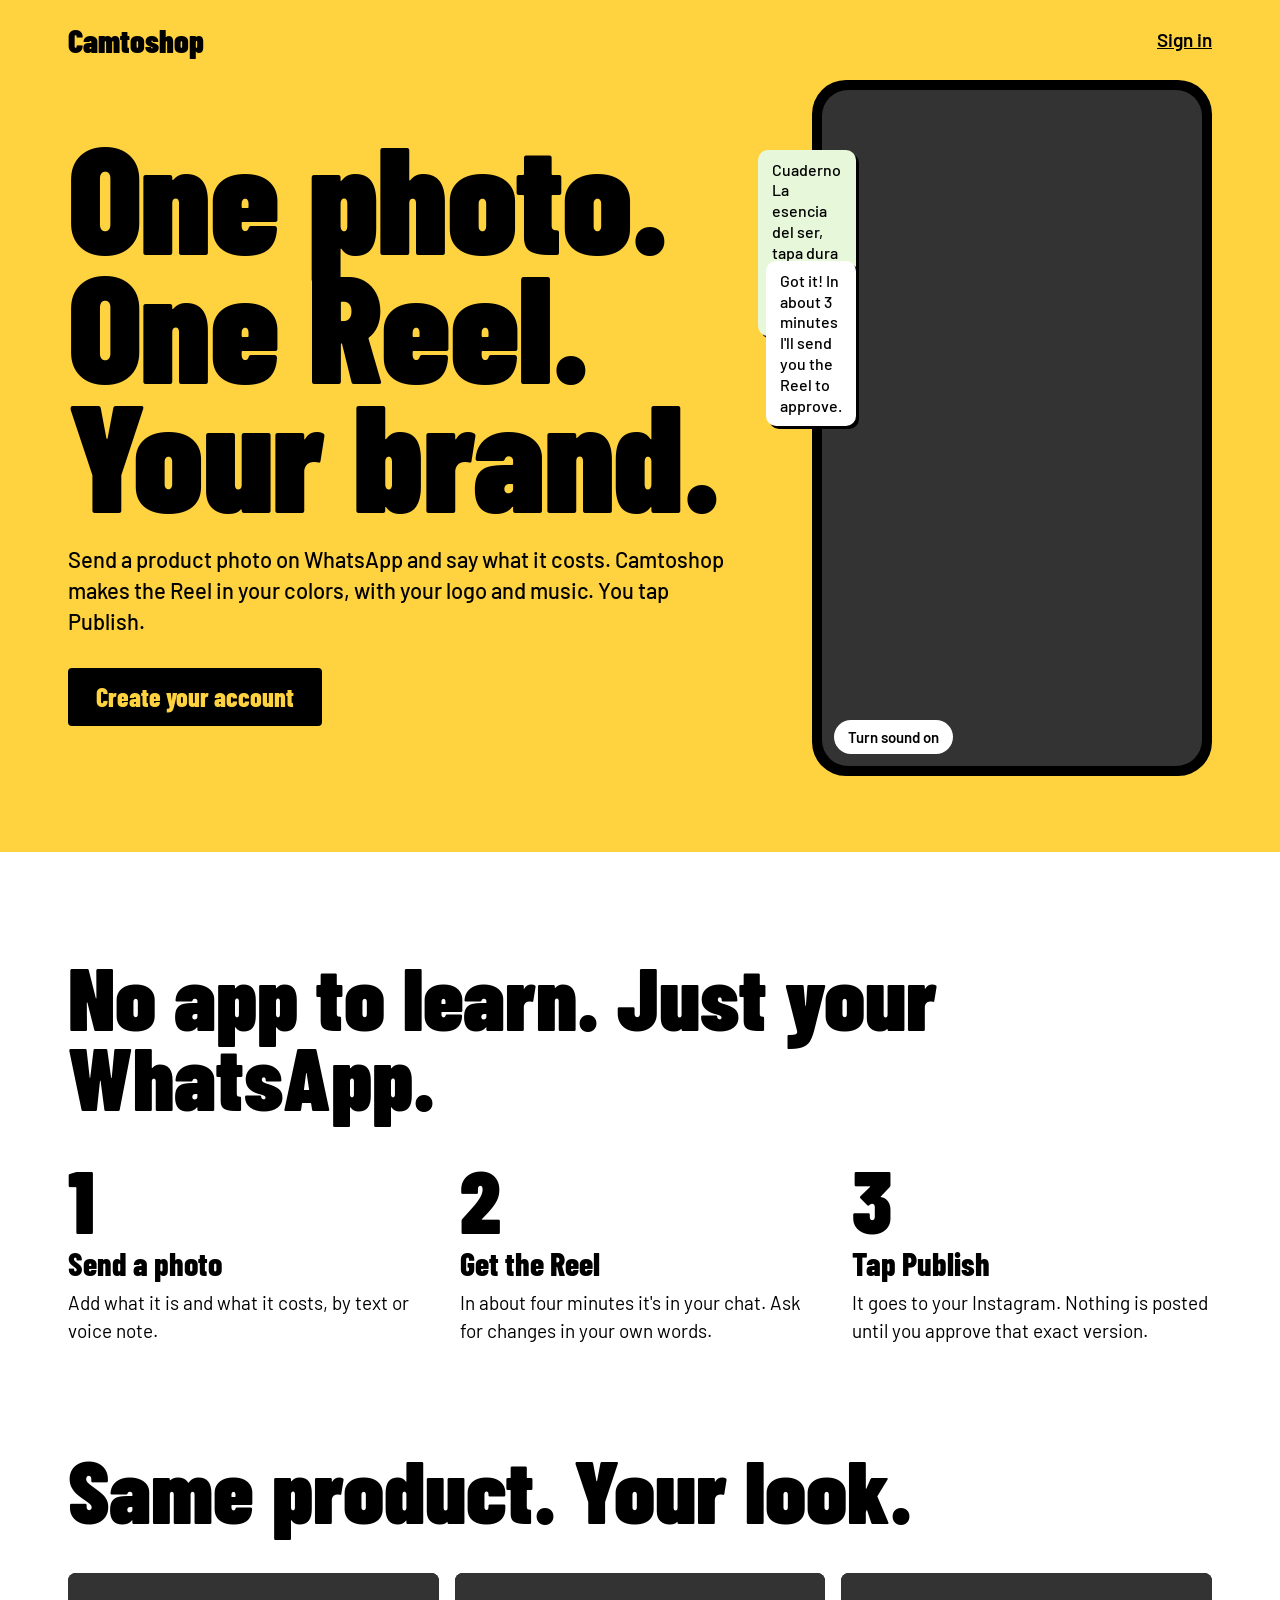
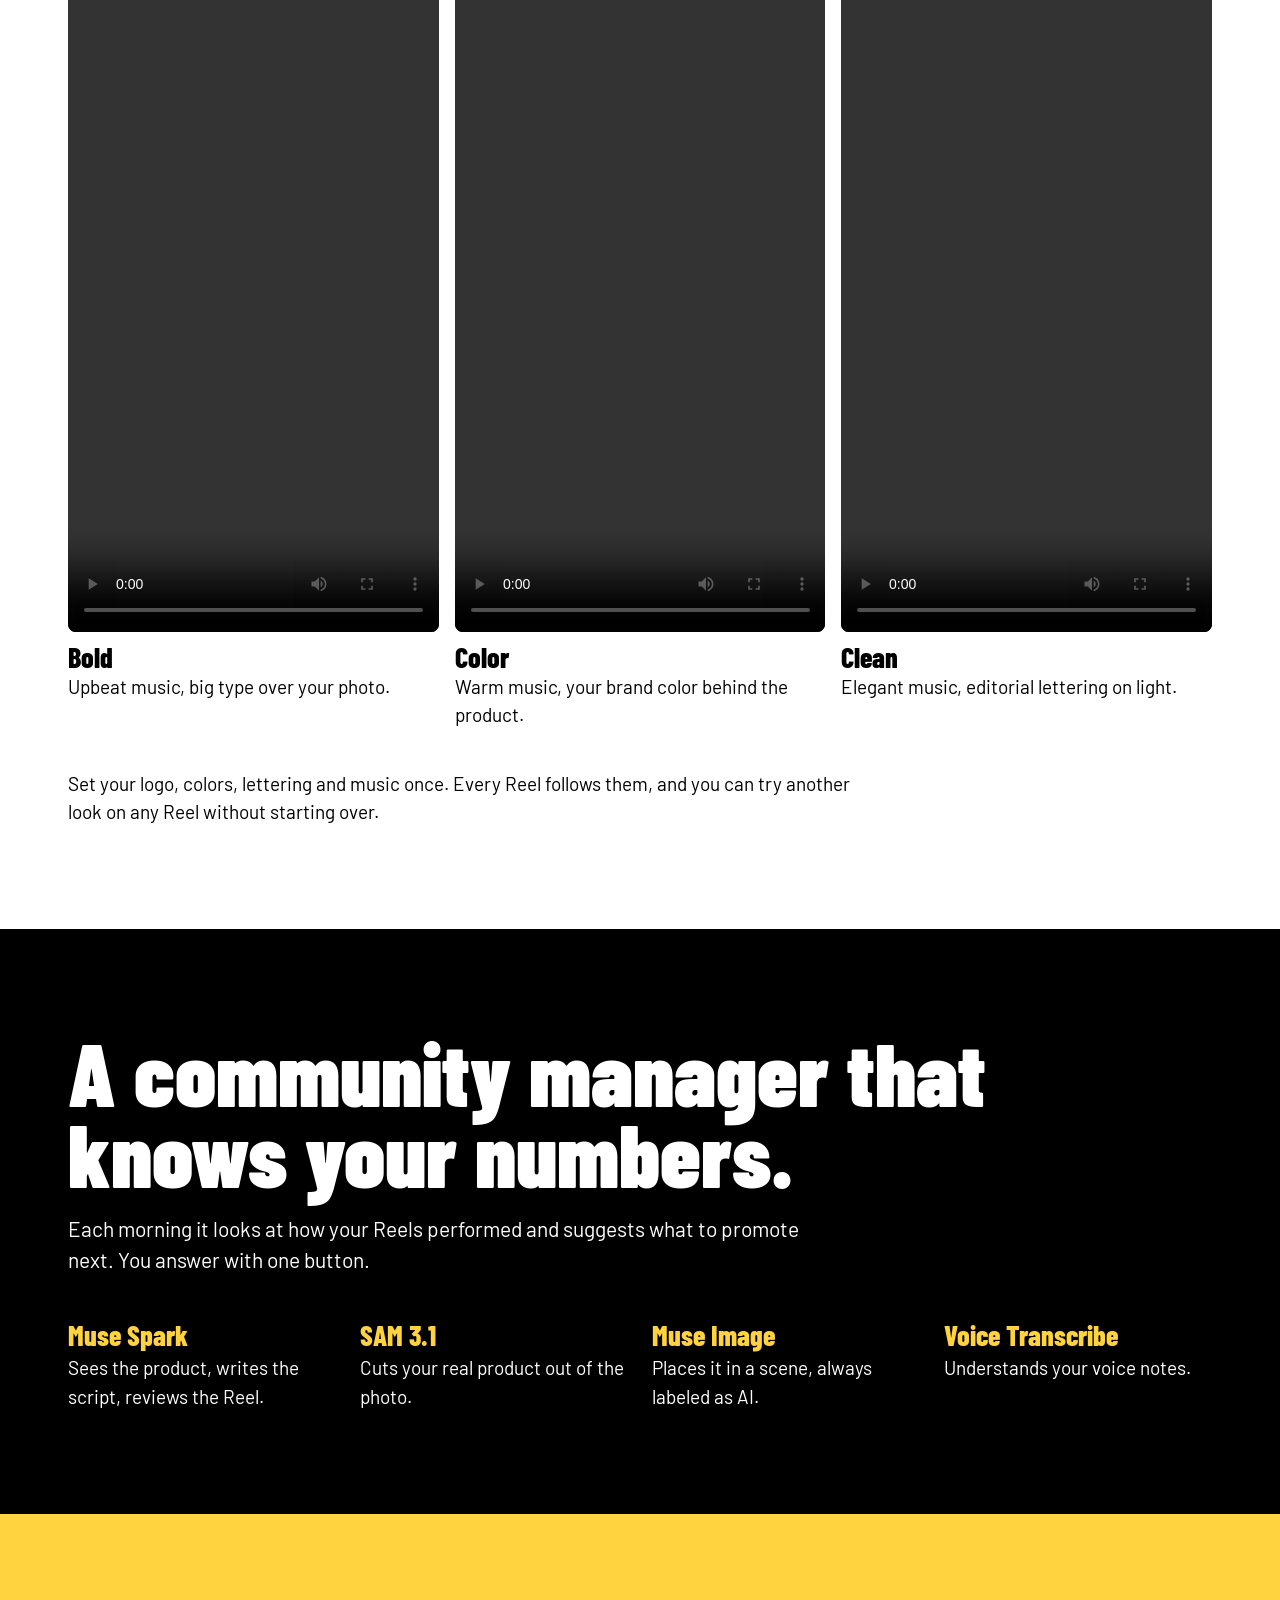
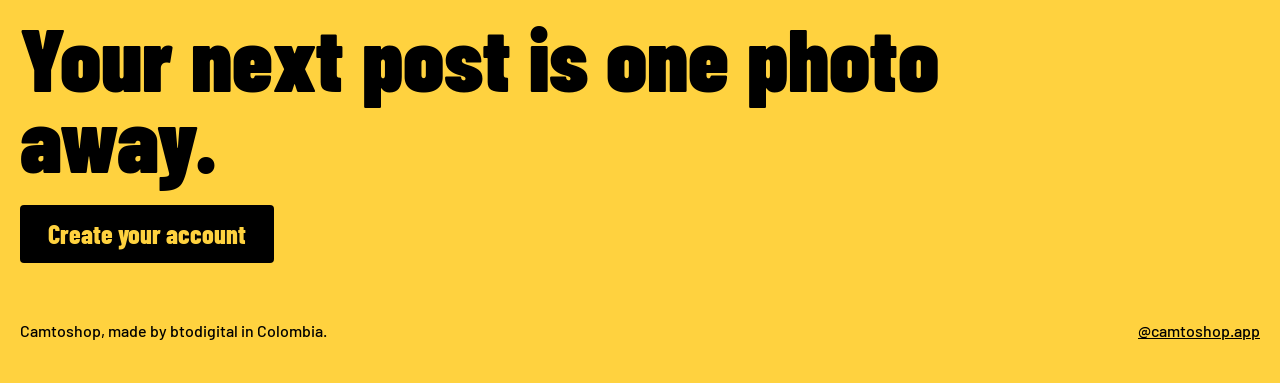
==== camtoshop/web/estatico/inicio.html @ 7fd24052 "Kit de marca, estilos de Reel, música propia y sitio nuevo Co-Authored-By: Claude Opus 5.5 <noreply@" ====
<!doctype html>
<html lang="en">
<head>
<meta charset="utf-8">
<meta name="viewport" content="width=device-width, initial-scale=1">
<title>Camtoshop</title>
<meta name="description" content="Send a product photo on WhatsApp. Get a Reel in your brand, ready to publish to Instagram with one tap.">
<meta property="og:title" content="Camtoshop">
<meta property="og:description" content="An AI community manager that lives in WhatsApp.">
<link rel="preconnect" href="https://fonts.googleapis.com">
<link rel="preconnect" href="https://fonts.gstatic.com" crossorigin>
<link href="https://fonts.googleapis.com/css2?family=Barlow+Condensed:wght@800;900&family=Barlow:wght@400;500;600;700&display=swap" rel="stylesheet">
<style>
  :root { --tinta: #000; --sol: #ffd23f; --papel: #fff; --whatsapp: #128c4a; --chat: #e7f8da; --titular: "Barlow Condensed", "Arial Narrow", sans-serif; }
  * { box-sizing: border-box; }
  body { margin: 0; background: var(--sol); color: var(--tinta); font: 400 19px/1.5 Barlow, system-ui, sans-serif; }
  a { color: inherit; }
  :focus-visible { outline: 3px solid var(--tinta); outline-offset: 2px; }
  h1, h2, h3, p { margin: 0; }
  .ancho { max-width: 1240px; margin: 0 auto; padding: 0 clamp(16px, 4vw, 48px); }
  header { display: flex; justify-content: space-between; align-items: center; padding-top: 24px; padding-bottom: 24px; }
  .logo { font: 900 32px/1 var(--titular); text-decoration: none; }
  .entrar { font-weight: 600; }
  .boton { display: inline-block; padding: 16px 28px; background: var(--tinta); color: var(--sol); font: 800 26px/1 var(--titular); text-decoration: none; border-radius: 4px; }
  .boton:hover { background: var(--papel); color: var(--tinta); box-shadow: inset 0 0 0 3px var(--tinta); }

  .portada { display: grid; grid-template-columns: minmax(0, 1fr) minmax(280px, 400px); gap: clamp(24px, 5vw, 72px); align-items: center; padding-bottom: clamp(40px, 6vw, 80px); }
  h1 { font: 900 clamp(68px, 12vw, 176px)/.84 var(--titular); letter-spacing: -.01em; }
  .portada p { max-width: 30em; margin: 28px 0 32px; font-size: 22px; font-weight: 500; line-height: 1.4; }
  .telefono { background: var(--tinta); padding: 10px; border-radius: 34px; position: relative; }
  .telefono video { display: block; width: 100%; aspect-ratio: 9 / 16; border-radius: 26px; background: #333; object-fit: cover; }
  .sonido { position: absolute; left: 22px; bottom: 22px; background: var(--papel); border: 0; border-radius: 99px; padding: 8px 14px; font: 600 15px Barlow, sans-serif; cursor: pointer; }
  .globo { position: absolute; right: calc(100% - 44px); max-width: 230px; padding: 10px 14px; border-radius: 10px; background: var(--chat); font-size: 16px; line-height: 1.3; font-weight: 500; box-shadow: 3px 3px 0 var(--tinta); animation: llega .4s both; }
  .globo.uno { top: 10%; animation-delay: .5s; }
  .globo.dos { top: 26%; background: var(--papel); animation-delay: 1.3s; }
  @keyframes llega { from { opacity: 0; transform: translateY(10px) scale(.96); } }

  .blanco { background: var(--papel); padding: clamp(56px, 8vw, 104px) 0; }
  h2 { font: 900 clamp(48px, 7vw, 96px)/.9 var(--titular); max-width: 12em; }
  .pasos { list-style: none; counter-reset: paso; margin: 44px 0 0; padding: 0; display: grid; grid-template-columns: repeat(3, minmax(0, 1fr)); gap: 32px; }
  .pasos li { counter-increment: paso; }
  .pasos li::before { content: counter(paso); display: block; font: 900 88px/.9 var(--titular); }
  h3 { font: 800 32px/1.05 var(--titular); margin: 8px 0; }
  .aspectos { display: grid; grid-template-columns: repeat(3, minmax(0, 1fr)); gap: 16px; margin-top: 44px; }
  .aspectos figure { margin: 0; }
  .aspectos video { display: block; width: 100%; aspect-ratio: 9 / 16; border-radius: 8px; background: var(--tinta); }
  figcaption { margin-top: 10px; }
  figcaption b { display: block; font: 800 28px/1.1 var(--titular); }
  .notas { margin-top: 40px; max-width: 42em; }

  .negro { background: var(--tinta); color: var(--papel); padding: clamp(56px, 8vw, 104px) 0; }
  .negro p { max-width: 36em; margin-top: 20px; font-size: 21px; }
  .negro .modelos { display: grid; grid-template-columns: repeat(auto-fit, minmax(210px, 1fr)); gap: 24px; margin: 44px 0 0; }
  .modelos dt { font: 800 28px/1.1 var(--titular); color: var(--sol); }
  .modelos dd { margin: 4px 0 0; }
  .cierre { padding: clamp(56px, 8vw, 104px) 0 40px; }
  .cierre h2 { margin-bottom: 28px; }
  footer { display: flex; flex-wrap: wrap; gap: 8px 24px; justify-content: space-between; padding-top: 56px; font-size: 16px; font-weight: 500; }

  @media (max-width: 820px) {
    .portada, .pasos { grid-template-columns: minmax(0, 1fr); }
    .aparato { max-width: 300px; margin: 0 auto; width: 100%; }
    .globo { display: none; }
    .aspectos { grid-auto-flow: column; grid-auto-columns: 62%; grid-template-columns: none; overflow-x: auto; scroll-snap-type: x mandatory; padding-bottom: 8px; }
    .aspectos figure { scroll-snap-align: start; }
  }
  @media (prefers-reduced-motion: reduce) { .globo { animation: none; } }
</style>
</head>
<body>
<div class="ancho">
  <header><a class="logo" href="/">Camtoshop</a><a class="entrar" href="/portal?entrar">Sign in</a></header>
  <section class="portada">
    <div>
      <h1>One photo. One Reel. Your brand.</h1>
      <p>Send a product photo on WhatsApp and say what it costs. Camtoshop makes the Reel in your colors, with your logo and music. You tap Publish.</p>
      <a class="boton" href="/portal">Create your account</a>
    </div>
    <div class="aparato">
      <div class="telefono">
        <div class="globo uno">Cuaderno La esencia del ser, tapa dura y argollado, 45 mil</div>
        <div class="globo dos">Got it! In about 3 minutes I'll send you the Reel to approve.</div>
        <video id="principal" src="/estatico/demo/color.mp4" autoplay muted loop playsinline aria-label="A Reel made by Camtoshop for a hardcover notebook"></video>
        <button class="sonido" id="sonido">Turn sound on</button>
      </div>
    </div>
  </section>
</div>

<section class="blanco">
  <div class="ancho">
    <h2>No app to learn. Just your WhatsApp.</h2>
    <ol class="pasos">
      <li><h3>Send a photo</h3><p>Add what it is and what it costs, by text or voice note.</p></li>
      <li><h3>Get the Reel</h3><p>In about four minutes it's in your chat. Ask for changes in your own words.</p></li>
      <li><h3>Tap Publish</h3><p>It goes to your Instagram. Nothing is posted until you approve that exact version.</p></li>
    </ol>
  </div>
</section>

<section class="blanco" style="padding-top:0">
  <div class="ancho">
    <h2>Same product. Your look.</h2>
    <div class="aspectos">
      <figure><video src="/estatico/demo/impacto.mp4#t=1" controls playsinline preload="metadata"></video><figcaption><b>Bold</b>Upbeat music, big type over your photo.</figcaption></figure>
      <figure><video src="/estatico/demo/color.mp4#t=1" controls playsinline preload="metadata"></video><figcaption><b>Color</b>Warm music, your brand color behind the product.</figcaption></figure>
      <figure><video src="/estatico/demo/limpio.mp4#t=1" controls playsinline preload="metadata"></video><figcaption><b>Clean</b>Elegant music, editorial lettering on light.</figcaption></figure>
    </div>
    <p class="notas">Set your logo, colors, lettering and music once. Every Reel follows them, and you can try another look on any Reel without starting over.</p>
  </div>
</section>

<section class="negro">
  <div class="ancho">
    <h2>A community manager that knows your numbers.</h2>
    <p>Each morning it looks at how your Reels performed and suggests what to promote next. You answer with one button.</p>
    <dl class="modelos">
      <div><dt>Muse Spark</dt><dd>Sees the product, writes the script, reviews the Reel.</dd></div>
      <div><dt>SAM 3.1</dt><dd>Cuts your real product out of the photo.</dd></div>
      <div><dt>Muse Image</dt><dd>Places it in a scene, always labeled as AI.</dd></div>
      <div><dt>Voice Transcribe</dt><dd>Understands your voice notes.</dd></div>
    </dl>
  </div>
</section>

<div class="ancho cierre">
  <h2>Your next post is one photo away.</h2>
  <a class="boton" href="/portal">Create your account</a>
  <footer><span>Camtoshop, made by btodigital in Colombia.</span><a href="https://www.instagram.com/camtoshop.app/" rel="noopener">@camtoshop.app</a></footer>
</div>
<script>
  const video = document.getElementById("principal"), boton = document.getElementById("sonido");
  boton.onclick = () => {
    video.muted = !video.muted;
    boton.textContent = video.muted ? "Turn sound on" : "Turn sound off";
    if (!video.muted) { video.currentTime = 0; video.play(); }
  };
</script>
</body>
</html>
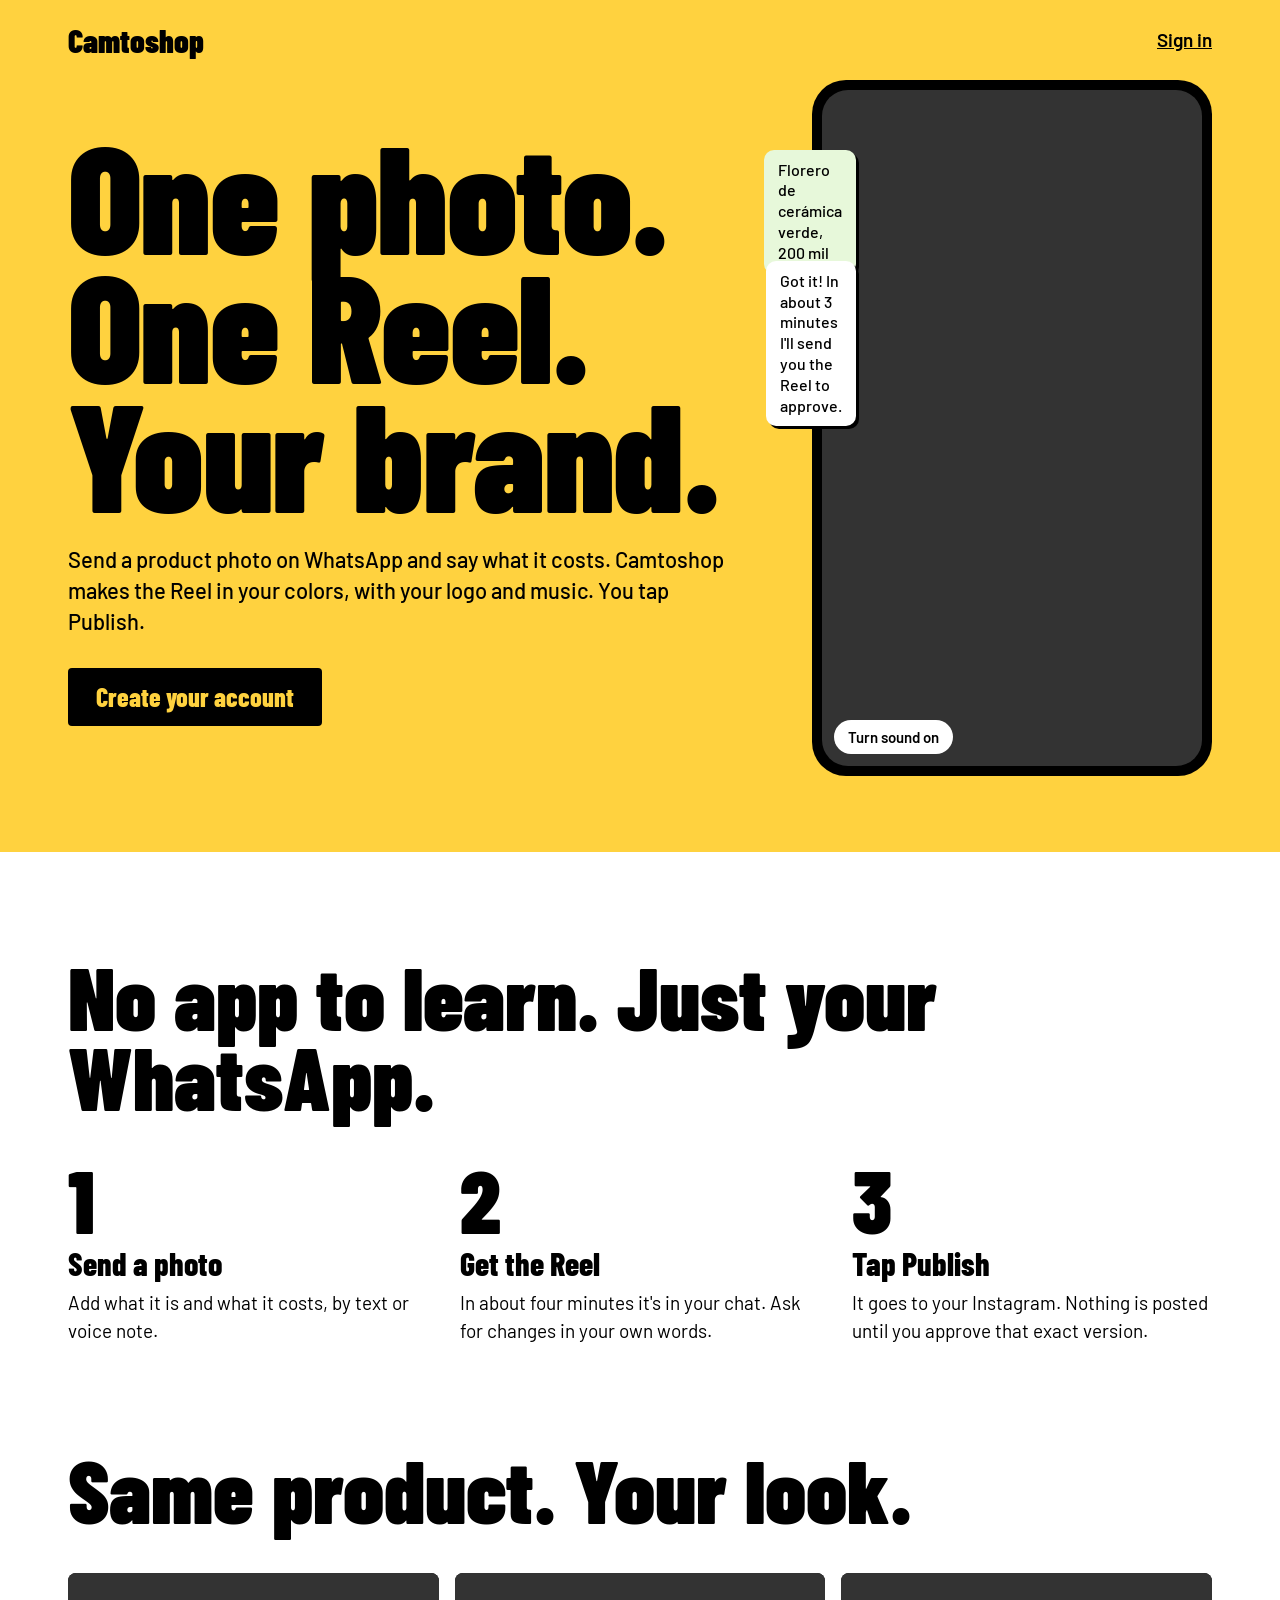
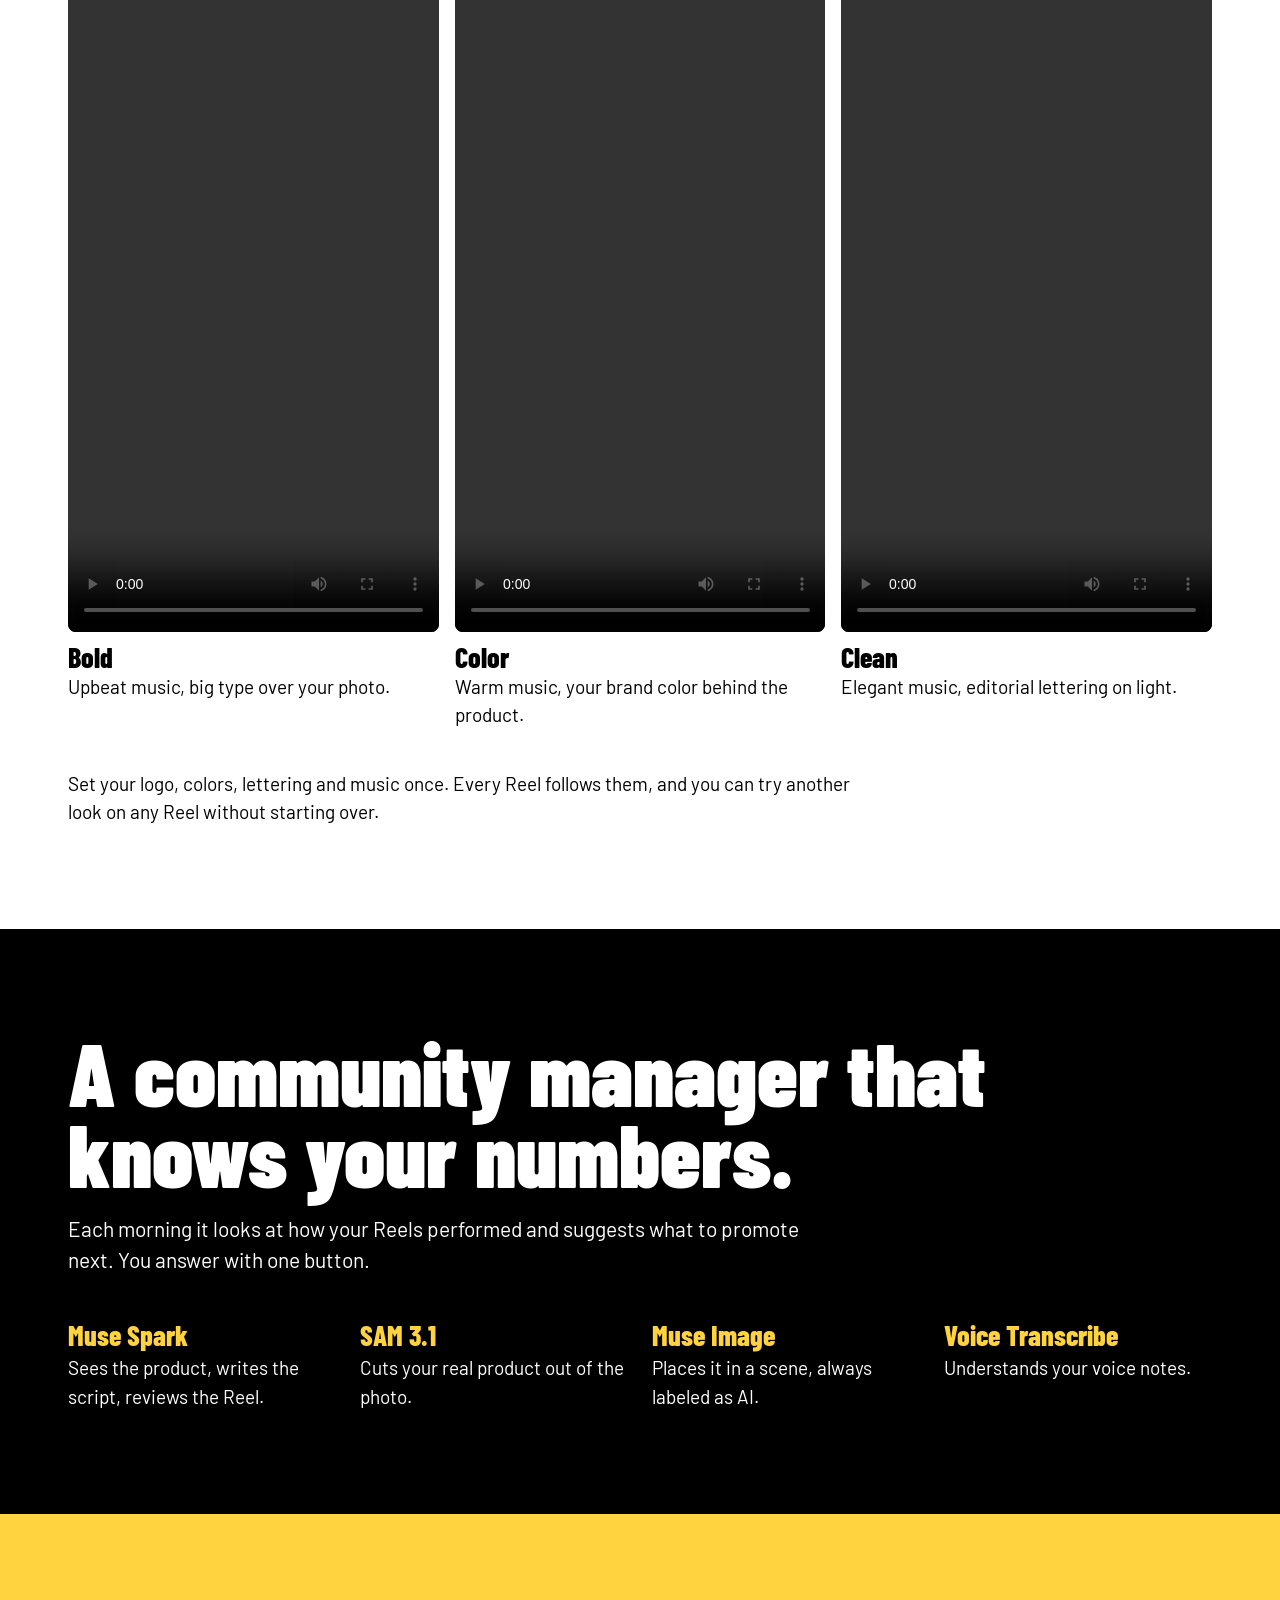
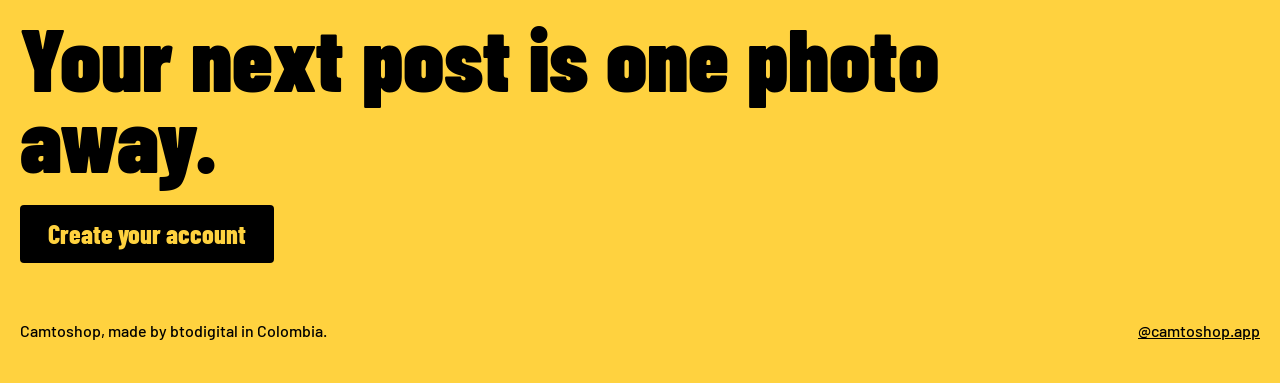
==== commit df767f35: "Blindar la aprobación y los chats, y crear Reels desde el portal Publicar exige la versión exacta y " ====
--- a/camtoshop/web/estatico/inicio.html
+++ b/camtoshop/web/estatico/inicio.html
@@ -78,9 +78,9 @@
     </div>
     <div class="aparato">
       <div class="telefono">
-        <div class="globo uno">Cuaderno La esencia del ser, tapa dura y argollado, 45 mil</div>
+        <div class="globo uno">Florero de cerámica verde, 200 mil</div>
         <div class="globo dos">Got it! In about 3 minutes I'll send you the Reel to approve.</div>
-        <video id="principal" src="/estatico/demo/color.mp4" autoplay muted loop playsinline aria-label="A Reel made by Camtoshop for a hardcover notebook"></video>
+        <video id="principal" src="/estatico/demo/color.mp4" autoplay muted loop playsinline aria-label="A Reel made by Camtoshop for a ceramic vase"></video>
         <button class="sonido" id="sonido">Turn sound on</button>
       </div>
     </div>
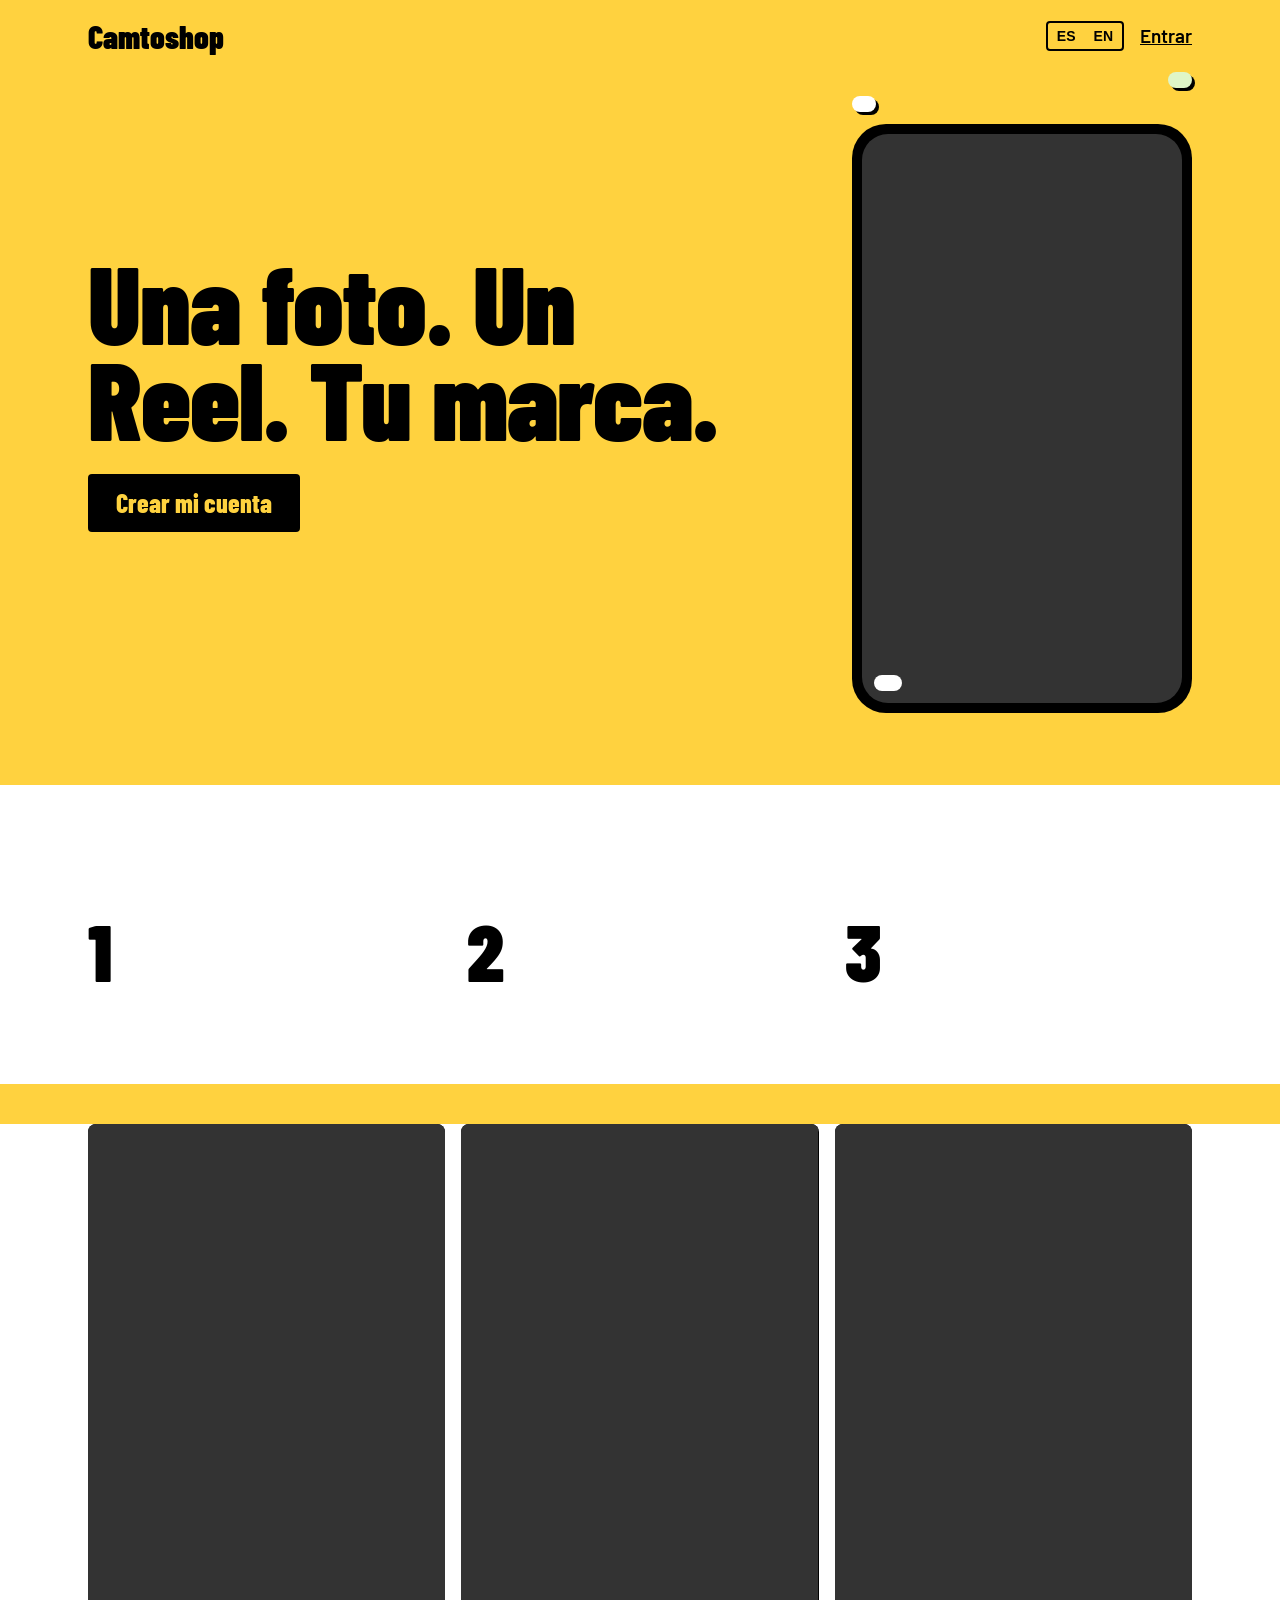
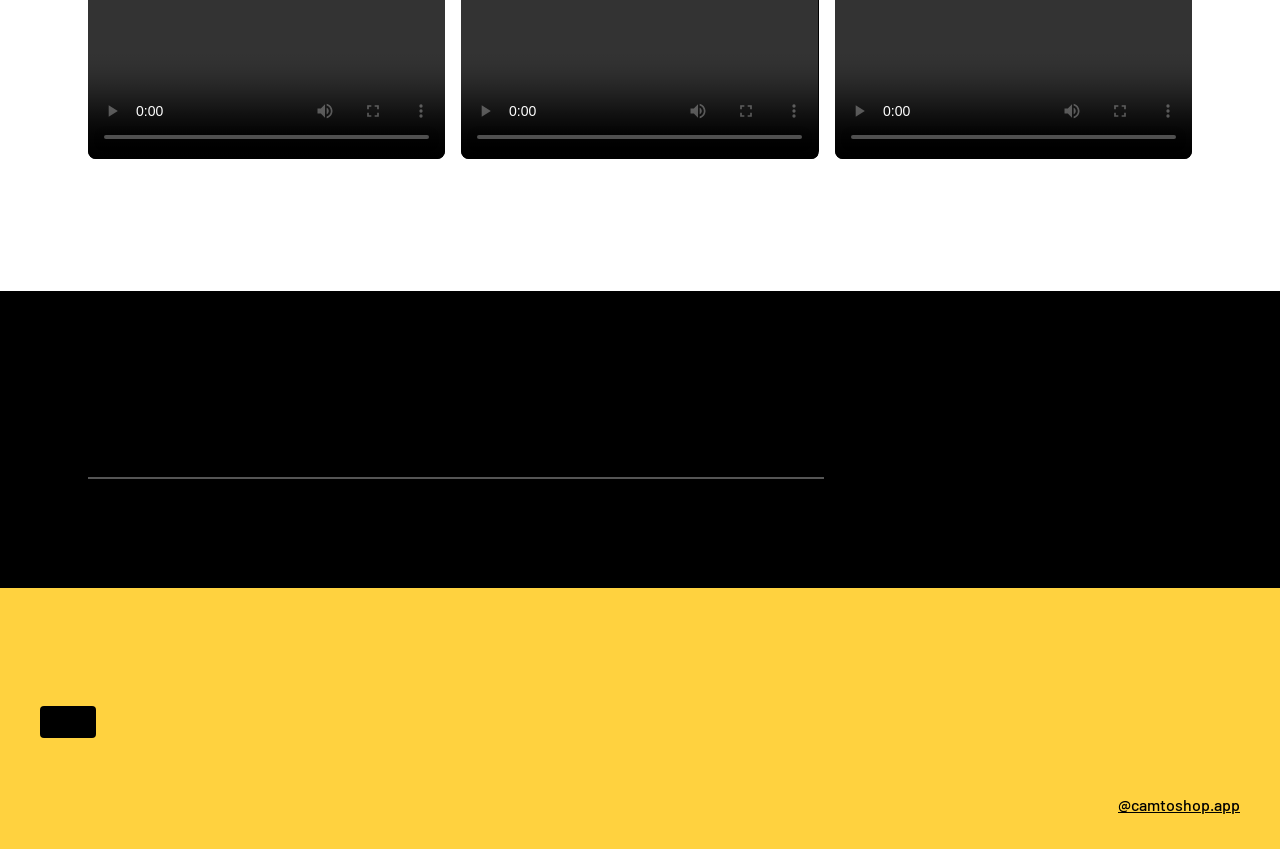
==== commit 40bad3a2: "Sitio y portal en español e inglés, móvil, textos para comerciantes y favicon Co-Authored-By: Claude" ====
--- a/camtoshop/web/estatico/inicio.html
+++ b/camtoshop/web/estatico/inicio.html
@@ -1,87 +1,109 @@
 <!doctype html>
-<html lang="en">
+<html lang="es">
 <head>
 <meta charset="utf-8">
 <meta name="viewport" content="width=device-width, initial-scale=1">
 <title>Camtoshop</title>
-<meta name="description" content="Send a product photo on WhatsApp. Get a Reel in your brand, ready to publish to Instagram with one tap.">
+<meta name="description" content="Manda la foto de tu producto por WhatsApp y recibe un Reel con tu marca, listo para publicar. Send a product photo on WhatsApp and get a Reel in your brand.">
 <meta property="og:title" content="Camtoshop">
-<meta property="og:description" content="An AI community manager that lives in WhatsApp.">
+<meta property="og:description" content="Una foto. Un Reel. Tu marca. One photo. One Reel. Your brand.">
+<link rel="icon" href="/estatico/favicon.png" type="image/png">
+<link rel="apple-touch-icon" href="/estatico/apple-touch-icon.png">
 <link rel="preconnect" href="https://fonts.googleapis.com">
 <link rel="preconnect" href="https://fonts.gstatic.com" crossorigin>
 <link href="https://fonts.googleapis.com/css2?family=Barlow+Condensed:wght@800;900&family=Barlow:wght@400;500;600;700&display=swap" rel="stylesheet">
 <style>
-  :root { --tinta: #000; --sol: #ffd23f; --papel: #fff; --whatsapp: #128c4a; --chat: #e7f8da; --titular: "Barlow Condensed", "Arial Narrow", sans-serif; }
+  :root { --tinta: #000; --sol: #ffd23f; --papel: #fff; --chat: #dff6c8; --titular: "Barlow Condensed", "Arial Narrow", sans-serif; }
   * { box-sizing: border-box; }
-  body { margin: 0; background: var(--sol); color: var(--tinta); font: 400 19px/1.5 Barlow, system-ui, sans-serif; }
+  html { -webkit-text-size-adjust: 100%; }
+  body { margin: 0; background: var(--sol); color: var(--tinta); font: 400 19px/1.5 Barlow, system-ui, sans-serif; overflow-wrap: break-word; }
   a { color: inherit; }
   :focus-visible { outline: 3px solid var(--tinta); outline-offset: 2px; }
   h1, h2, h3, p { margin: 0; }
-  .ancho { max-width: 1240px; margin: 0 auto; padding: 0 clamp(16px, 4vw, 48px); }
-  header { display: flex; justify-content: space-between; align-items: center; padding-top: 24px; padding-bottom: 24px; }
+  .ancho { max-width: 1200px; margin: 0 auto; padding: 0 clamp(16px, 4vw, 48px); }
+  header { display: flex; justify-content: space-between; align-items: center; gap: 16px; padding-top: 20px; padding-bottom: 20px; }
   .logo { font: 900 32px/1 var(--titular); text-decoration: none; }
-  .entrar { font-weight: 600; }
+  .derecha { display: flex; align-items: center; gap: 16px; font-weight: 600; }
+  .idiomas { display: inline-flex; border: 2px solid var(--tinta); border-radius: 4px; overflow: hidden; }
+  .idiomas button { border: 0; background: none; padding: 5px 9px; font: 700 14px Barlow, sans-serif; color: inherit; cursor: pointer; }
+  .idiomas button[aria-pressed=true] { background: var(--tinta); color: var(--sol); }
   .boton { display: inline-block; padding: 16px 28px; background: var(--tinta); color: var(--sol); font: 800 26px/1 var(--titular); text-decoration: none; border-radius: 4px; }
   .boton:hover { background: var(--papel); color: var(--tinta); box-shadow: inset 0 0 0 3px var(--tinta); }
 
-  .portada { display: grid; grid-template-columns: minmax(0, 1fr) minmax(280px, 400px); gap: clamp(24px, 5vw, 72px); align-items: center; padding-bottom: clamp(40px, 6vw, 80px); }
-  h1 { font: 900 clamp(68px, 12vw, 176px)/.84 var(--titular); letter-spacing: -.01em; }
-  .portada p { max-width: 30em; margin: 28px 0 32px; font-size: 22px; font-weight: 500; line-height: 1.4; }
+  .portada { display: grid; grid-template-columns: minmax(0, 1fr) auto; gap: clamp(32px, 6vw, 88px); align-items: center; padding-bottom: clamp(40px, 6vw, 72px); }
+  h1 { font: 900 clamp(60px, 8.6vw, 124px)/.88 var(--titular); letter-spacing: -.01em; }
+  .portada p.lema { max-width: 30em; margin: 24px 0 8px; font-size: clamp(19px, 2vw, 22px); font-weight: 500; line-height: 1.4; }
+  .portada p.nota { margin-bottom: 28px; font-weight: 700; }
+  .aparato { width: min(340px, 44vh, 34vw); }
   .telefono { background: var(--tinta); padding: 10px; border-radius: 34px; position: relative; }
   .telefono video { display: block; width: 100%; aspect-ratio: 9 / 16; border-radius: 26px; background: #333; object-fit: cover; }
   .sonido { position: absolute; left: 22px; bottom: 22px; background: var(--papel); border: 0; border-radius: 99px; padding: 8px 14px; font: 600 15px Barlow, sans-serif; cursor: pointer; }
-  .globo { position: absolute; right: calc(100% - 44px); max-width: 230px; padding: 10px 14px; border-radius: 10px; background: var(--chat); font-size: 16px; line-height: 1.3; font-weight: 500; box-shadow: 3px 3px 0 var(--tinta); animation: llega .4s both; }
-  .globo.uno { top: 10%; animation-delay: .5s; }
-  .globo.dos { top: 26%; background: var(--papel); animation-delay: 1.3s; }
-  @keyframes llega { from { opacity: 0; transform: translateY(10px) scale(.96); } }
+  .chat { display: flex; flex-direction: column; gap: 8px; margin-bottom: 12px; font-size: 16px; line-height: 1.3; font-weight: 500; }
+  .globo { padding: 8px 12px; border-radius: 10px; box-shadow: 3px 3px 0 var(--tinta); animation: llega .4s both; }
+  .globo.uno { background: var(--chat); align-self: flex-end; animation-delay: .4s; }
+  .globo.dos { background: var(--papel); align-self: flex-start; animation-delay: 1.1s; }
+  @keyframes llega { from { opacity: 0; transform: translateY(8px); } }
 
-  .blanco { background: var(--papel); padding: clamp(56px, 8vw, 104px) 0; }
-  h2 { font: 900 clamp(48px, 7vw, 96px)/.9 var(--titular); max-width: 12em; }
-  .pasos { list-style: none; counter-reset: paso; margin: 44px 0 0; padding: 0; display: grid; grid-template-columns: repeat(3, minmax(0, 1fr)); gap: 32px; }
+  .blanco { background: var(--papel); padding: clamp(48px, 7vw, 96px) 0; }
+  .sin-tope { padding-top: 0; }
+  h2 { font: 900 clamp(44px, 6vw, 84px)/.92 var(--titular); max-width: 13em; }
+  .pasos { list-style: none; counter-reset: paso; margin: 40px 0 0; padding: 0; display: grid; grid-template-columns: repeat(3, minmax(0, 1fr)); gap: 32px; }
   .pasos li { counter-increment: paso; }
-  .pasos li::before { content: counter(paso); display: block; font: 900 88px/.9 var(--titular); }
-  h3 { font: 800 32px/1.05 var(--titular); margin: 8px 0; }
-  .aspectos { display: grid; grid-template-columns: repeat(3, minmax(0, 1fr)); gap: 16px; margin-top: 44px; }
+  .pasos li::before { content: counter(paso); display: block; font: 900 80px/.9 var(--titular); }
+  h3 { font: 800 30px/1.05 var(--titular); margin: 8px 0; }
+  .aspectos { display: grid; grid-template-columns: repeat(3, minmax(0, 1fr)); gap: 16px; margin-top: 40px; }
   .aspectos figure { margin: 0; }
   .aspectos video { display: block; width: 100%; aspect-ratio: 9 / 16; border-radius: 8px; background: var(--tinta); }
   figcaption { margin-top: 10px; }
   figcaption b { display: block; font: 800 28px/1.1 var(--titular); }
-  .notas { margin-top: 40px; max-width: 42em; }
+  .notas { margin-top: 32px; max-width: 42em; }
 
-  .negro { background: var(--tinta); color: var(--papel); padding: clamp(56px, 8vw, 104px) 0; }
-  .negro p { max-width: 36em; margin-top: 20px; font-size: 21px; }
-  .negro .modelos { display: grid; grid-template-columns: repeat(auto-fit, minmax(210px, 1fr)); gap: 24px; margin: 44px 0 0; }
-  .modelos dt { font: 800 28px/1.1 var(--titular); color: var(--sol); }
-  .modelos dd { margin: 4px 0 0; }
-  .cierre { padding: clamp(56px, 8vw, 104px) 0 40px; }
+  .negro { background: var(--tinta); color: var(--papel); padding: clamp(48px, 7vw, 96px) 0; }
+  .razones { display: grid; grid-template-columns: repeat(3, minmax(0, 1fr)); gap: 32px; margin-top: 40px; }
+  .razones h3 { color: var(--sol); }
+  .modelos { margin-top: 48px; padding-top: 20px; border-top: 2px solid #555; max-width: 46em; font-size: 16px; color: #d6d4cc; }
+  .modelos b { display: block; color: var(--papel); }
+  .cierre { padding: clamp(48px, 7vw, 96px) 0 32px; }
   .cierre h2 { margin-bottom: 28px; }
-  footer { display: flex; flex-wrap: wrap; gap: 8px 24px; justify-content: space-between; padding-top: 56px; font-size: 16px; font-weight: 500; }
+  footer { display: flex; flex-wrap: wrap; gap: 8px 24px; justify-content: space-between; padding-top: 48px; font-size: 16px; font-weight: 500; }
 
-  @media (max-width: 820px) {
-    .portada, .pasos { grid-template-columns: minmax(0, 1fr); }
-    .aparato { max-width: 300px; margin: 0 auto; width: 100%; }
-    .globo { display: none; }
+  @media (max-width: 760px) {
+    .portada, .pasos, .razones { grid-template-columns: minmax(0, 1fr); }
+    h1 { font-size: clamp(58px, 18.5vw, 104px); }
+    .aparato { width: min(300px, 100%); margin: 0 auto; }
+    .boton { display: block; text-align: center; }
     .aspectos { grid-auto-flow: column; grid-auto-columns: 62%; grid-template-columns: none; overflow-x: auto; scroll-snap-type: x mandatory; padding-bottom: 8px; }
     .aspectos figure { scroll-snap-align: start; }
+    .pasos { gap: 24px; }
   }
   @media (prefers-reduced-motion: reduce) { .globo { animation: none; } }
 </style>
+<script src="/estatico/idioma.js"></script>
 </head>
 <body>
 <div class="ancho">
-  <header><a class="logo" href="/">Camtoshop</a><a class="entrar" href="/portal?entrar">Sign in</a></header>
+  <header>
+    <a class="logo" href="/">Camtoshop</a>
+    <div class="derecha">
+      <div class="idiomas" role="group" aria-label="Idioma / Language"><button data-idioma="es">ES</button><button data-idioma="en">EN</button></div>
+      <a href="/portal?entrar" data-t="entrar">Entrar</a>
+    </div>
+  </header>
   <section class="portada">
     <div>
-      <h1>One photo. One Reel. Your brand.</h1>
-      <p>Send a product photo on WhatsApp and say what it costs. Camtoshop makes the Reel in your colors, with your logo and music. You tap Publish.</p>
-      <a class="boton" href="/portal">Create your account</a>
+      <h1 data-t="hero">Una foto. Un Reel. Tu marca.</h1>
+      <p class="lema" data-t="hero_texto"></p>
+      <p class="nota" data-t="hero_nota"></p>
+      <a class="boton" href="/portal" data-t="crear_cuenta">Crear mi cuenta</a>
     </div>
     <div class="aparato">
+      <div class="chat" aria-hidden="true">
+        <div class="globo uno" data-t="globo_uno"></div>
+        <div class="globo dos" data-t="globo_dos"></div>
+      </div>
       <div class="telefono">
-        <div class="globo uno">Florero de cerámica verde, 200 mil</div>
-        <div class="globo dos">Got it! In about 3 minutes I'll send you the Reel to approve.</div>
-        <video id="principal" src="/estatico/demo/color.mp4" autoplay muted loop playsinline aria-label="A Reel made by Camtoshop for a ceramic vase"></video>
-        <button class="sonido" id="sonido">Turn sound on</button>
+        <video id="principal" src="/estatico/demo/color.mp4" autoplay muted loop playsinline data-t-alt="video_alt"></video>
+        <button class="sonido" id="sonido" data-t="sonido_on"></button>
       </div>
     </div>
   </section>
@@ -89,50 +111,50 @@
 
 <section class="blanco">
   <div class="ancho">
-    <h2>No app to learn. Just your WhatsApp.</h2>
+    <h2 data-t="como_titulo"></h2>
     <ol class="pasos">
-      <li><h3>Send a photo</h3><p>Add what it is and what it costs, by text or voice note.</p></li>
-      <li><h3>Get the Reel</h3><p>In about four minutes it's in your chat. Ask for changes in your own words.</p></li>
-      <li><h3>Tap Publish</h3><p>It goes to your Instagram. Nothing is posted until you approve that exact version.</p></li>
+      <li><h3 data-t="paso1"></h3><p data-t="paso1_t"></p></li>
+      <li><h3 data-t="paso2"></h3><p data-t="paso2_t"></p></li>
+      <li><h3 data-t="paso3"></h3><p data-t="paso3_t"></p></li>
     </ol>
   </div>
 </section>
 
-<section class="blanco" style="padding-top:0">
+<section class="blanco sin-tope">
   <div class="ancho">
-    <h2>Same product. Your look.</h2>
+    <h2 data-t="estilos_titulo"></h2>
     <div class="aspectos">
-      <figure><video src="/estatico/demo/impacto.mp4#t=1" controls playsinline preload="metadata"></video><figcaption><b>Bold</b>Upbeat music, big type over your photo.</figcaption></figure>
-      <figure><video src="/estatico/demo/color.mp4#t=1" controls playsinline preload="metadata"></video><figcaption><b>Color</b>Warm music, your brand color behind the product.</figcaption></figure>
-      <figure><video src="/estatico/demo/limpio.mp4#t=1" controls playsinline preload="metadata"></video><figcaption><b>Clean</b>Elegant music, editorial lettering on light.</figcaption></figure>
+      <figure><video src="/estatico/demo/impacto.mp4#t=1" controls playsinline preload="metadata"></video><figcaption><b data-t="estilo_impacto"></b><span data-t="estilo_impacto_t"></span></figcaption></figure>
+      <figure><video src="/estatico/demo/color.mp4#t=1" controls playsinline preload="metadata"></video><figcaption><b data-t="estilo_color"></b><span data-t="estilo_color_t"></span></figcaption></figure>
+      <figure><video src="/estatico/demo/limpio.mp4#t=1" controls playsinline preload="metadata"></video><figcaption><b data-t="estilo_limpio"></b><span data-t="estilo_limpio_t"></span></figcaption></figure>
     </div>
-    <p class="notas">Set your logo, colors, lettering and music once. Every Reel follows them, and you can try another look on any Reel without starting over.</p>
+    <p class="notas" data-t="estilos_nota"></p>
   </div>
 </section>
 
 <section class="negro">
   <div class="ancho">
-    <h2>A community manager that knows your numbers.</h2>
-    <p>Each morning it looks at how your Reels performed and suggests what to promote next. You answer with one button.</p>
-    <dl class="modelos">
-      <div><dt>Muse Spark</dt><dd>Sees the product, writes the script, reviews the Reel.</dd></div>
-      <div><dt>SAM 3.1</dt><dd>Cuts your real product out of the photo.</dd></div>
-      <div><dt>Muse Image</dt><dd>Places it in a scene, always labeled as AI.</dd></div>
-      <div><dt>Voice Transcribe</dt><dd>Understands your voice notes.</dd></div>
-    </dl>
+    <h2 data-t="ti_titulo"></h2>
+    <div class="razones">
+      <div><h3 data-t="ti_1"></h3><p data-t="ti_1_t"></p></div>
+      <div><h3 data-t="ti_2"></h3><p data-t="ti_2_t"></p></div>
+      <div><h3 data-t="ti_3"></h3><p data-t="ti_3_t"></p></div>
+    </div>
+    <p class="modelos"><b data-t="con_que"></b><span data-t="con_que_t"></span></p>
   </div>
 </section>
 
 <div class="ancho cierre">
-  <h2>Your next post is one photo away.</h2>
-  <a class="boton" href="/portal">Create your account</a>
-  <footer><span>Camtoshop, made by btodigital in Colombia.</span><a href="https://www.instagram.com/camtoshop.app/" rel="noopener">@camtoshop.app</a></footer>
+  <h2 data-t="cierre"></h2>
+  <a class="boton" href="/portal" data-t="crear_cuenta"></a>
+  <footer><span data-t="pie"></span><a href="https://www.instagram.com/camtoshop.app/" rel="noopener">@camtoshop.app</a></footer>
 </div>
 <script>
   const video = document.getElementById("principal"), boton = document.getElementById("sonido");
+  const rotular = () => { boton.dataset.t = video.muted ? "sonido_on" : "sonido_off"; boton.textContent = t(boton.dataset.t); };
   boton.onclick = () => {
     video.muted = !video.muted;
-    boton.textContent = video.muted ? "Turn sound on" : "Turn sound off";
+    rotular();
     if (!video.muted) { video.currentTime = 0; video.play(); }
   };
 </script>
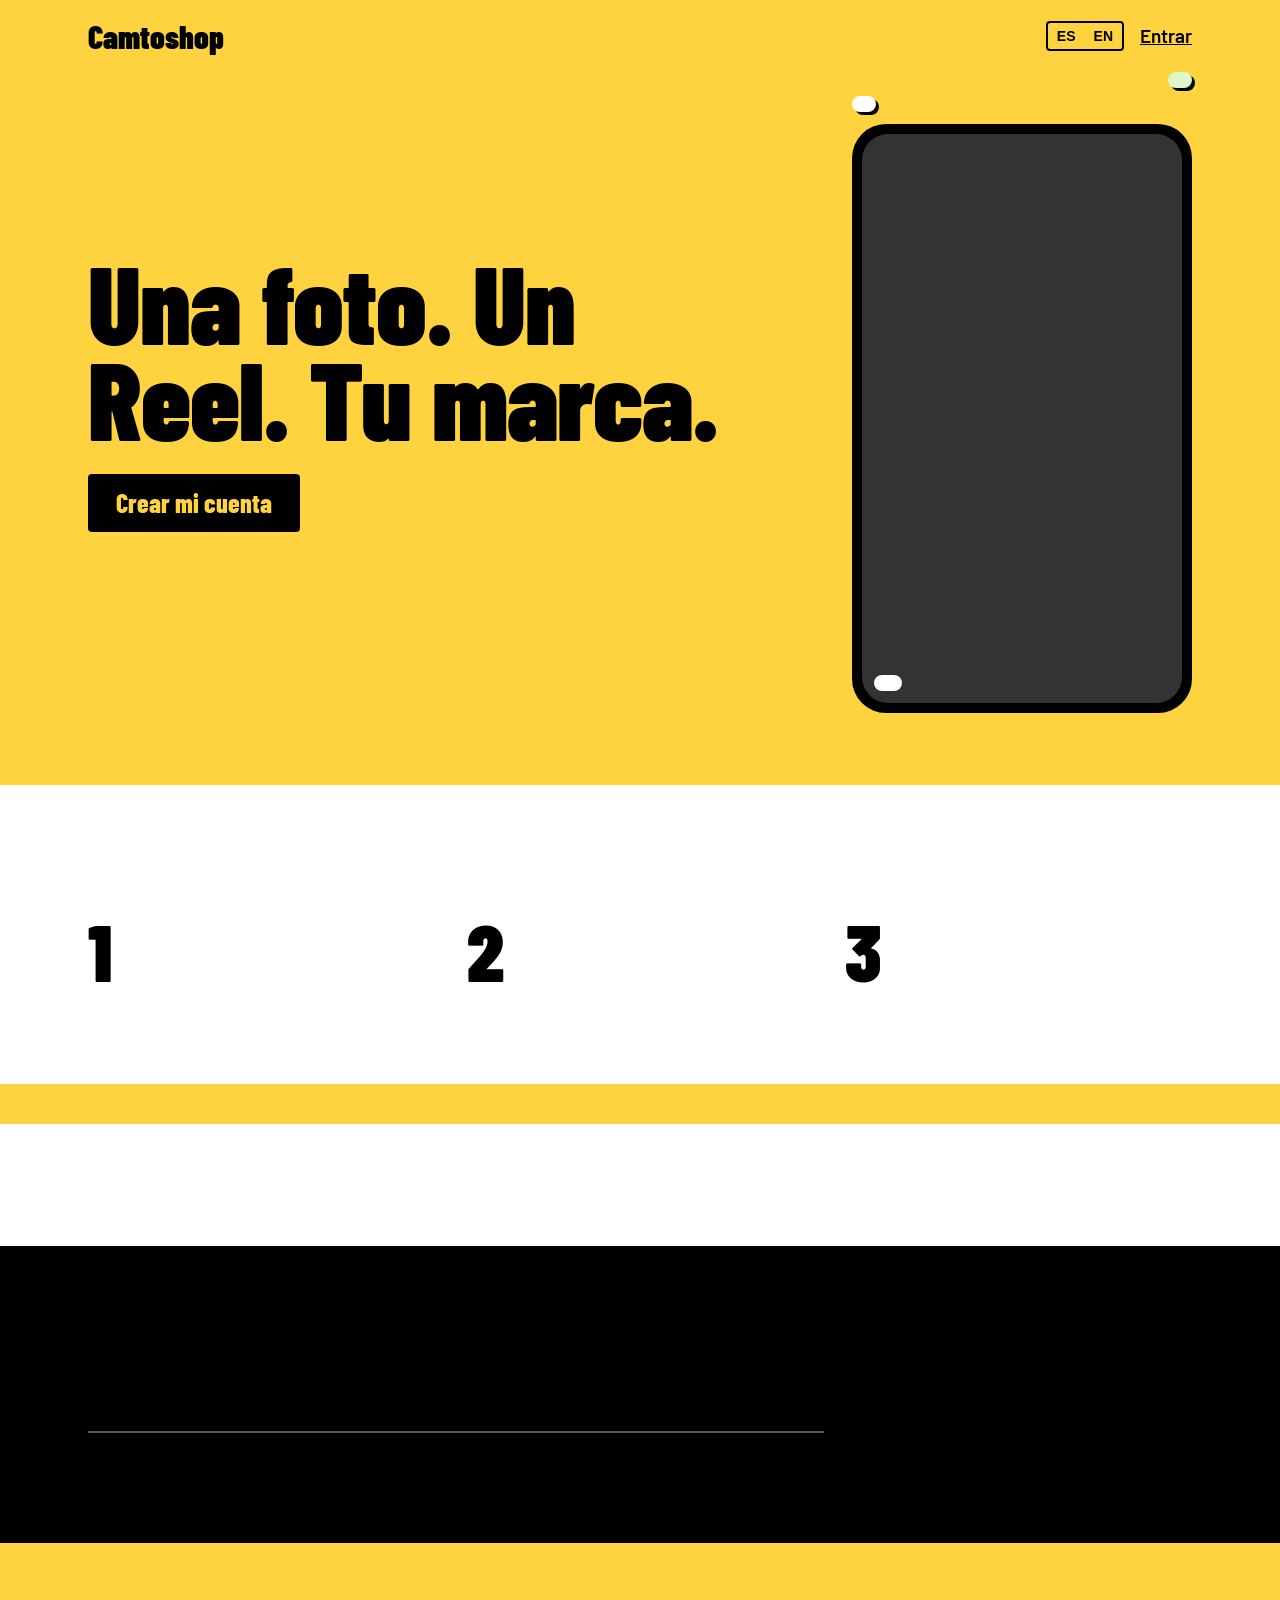
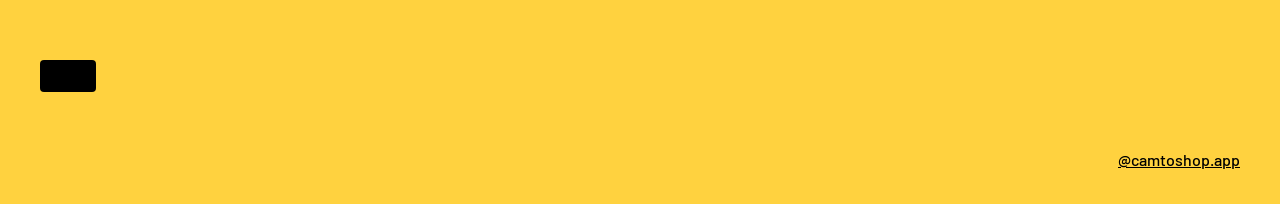
==== commit 85f2b3e3: "Agregar 10 estilos de Reel dirigidos por Muse Wonder Cada estilo trae su dirección de arte, ritmo, t" ====
--- a/camtoshop/web/estatico/inicio.html
+++ b/camtoshop/web/estatico/inicio.html
@@ -51,11 +51,12 @@
   .pasos li { counter-increment: paso; }
   .pasos li::before { content: counter(paso); display: block; font: 900 80px/.9 var(--titular); }
   h3 { font: 800 30px/1.05 var(--titular); margin: 8px 0; }
-  .aspectos { display: grid; grid-template-columns: repeat(3, minmax(0, 1fr)); gap: 16px; margin-top: 40px; }
+  .aspectos { display: grid; grid-template-columns: repeat(5, minmax(0, 1fr)); gap: 16px; margin-top: 40px; }
   .aspectos figure { margin: 0; }
   .aspectos video { display: block; width: 100%; aspect-ratio: 9 / 16; border-radius: 8px; background: var(--tinta); }
   figcaption { margin-top: 10px; }
-  figcaption b { display: block; font: 800 28px/1.1 var(--titular); }
+  figcaption b { display: block; font: 800 26px/1.1 var(--titular); }
+  figcaption span { font-size: 16px; line-height: 1.3; display: block; }
   .notas { margin-top: 32px; max-width: 42em; }
 
   .negro { background: var(--tinta); color: var(--papel); padding: clamp(48px, 7vw, 96px) 0; }
@@ -67,6 +68,7 @@
   .cierre h2 { margin-bottom: 28px; }
   footer { display: flex; flex-wrap: wrap; gap: 8px 24px; justify-content: space-between; padding-top: 48px; font-size: 16px; font-weight: 500; }
 
+  @media (max-width: 1000px) { .aspectos { grid-template-columns: repeat(3, minmax(0, 1fr)); } }
   @media (max-width: 760px) {
     .portada, .pasos, .razones { grid-template-columns: minmax(0, 1fr); }
     h1 { font-size: clamp(58px, 18.5vw, 104px); }
@@ -102,7 +104,7 @@
         <div class="globo dos" data-t="globo_dos"></div>
       </div>
       <div class="telefono">
-        <video id="principal" src="/estatico/demo/color.mp4" autoplay muted loop playsinline data-t-alt="video_alt"></video>
+        <video id="principal" autoplay muted loop playsinline data-t-alt="video_alt"></video>
         <button class="sonido" id="sonido" data-t="sonido_on"></button>
       </div>
     </div>
@@ -123,11 +125,7 @@
 <section class="blanco sin-tope">
   <div class="ancho">
     <h2 data-t="estilos_titulo"></h2>
-    <div class="aspectos">
-      <figure><video src="/estatico/demo/impacto.mp4#t=1" controls playsinline preload="metadata"></video><figcaption><b data-t="estilo_impacto"></b><span data-t="estilo_impacto_t"></span></figcaption></figure>
-      <figure><video src="/estatico/demo/color.mp4#t=1" controls playsinline preload="metadata"></video><figcaption><b data-t="estilo_color"></b><span data-t="estilo_color_t"></span></figcaption></figure>
-      <figure><video src="/estatico/demo/limpio.mp4#t=1" controls playsinline preload="metadata"></video><figcaption><b data-t="estilo_limpio"></b><span data-t="estilo_limpio_t"></span></figcaption></figure>
-    </div>
+    <div class="aspectos" id="aspectos"></div>
     <p class="notas" data-t="estilos_nota"></p>
   </div>
 </section>
@@ -150,6 +148,21 @@
   <footer><span data-t="pie"></span><a href="https://www.instagram.com/camtoshop.app/" rel="noopener">@camtoshop.app</a></footer>
 </div>
 <script>
+  const ESTILOS = ["cine", "revista", "estudio", "noche", "macro", "hogar", "oferta", "analogo", "surreal", "monocromo"];
+  const muestra = (id, extension = "mp4") => `/estatico/demo/estilos/${idioma === "es" ? "es" : "en"}/${id}.${extension}`;
+  function pintarEstilos() {
+    document.getElementById("principal").src = muestra("cine");
+    document.getElementById("aspectos").replaceChildren(...ESTILOS.map(id => {
+      const figura = document.createElement("figure"), video = document.createElement("video");
+      Object.assign(video, { src: muestra(id), poster: muestra(id, "jpg"), controls: true, playsInline: true, preload: "none" });
+      const pie = document.createElement("figcaption"), nombre = document.createElement("b"), texto = document.createElement("span");
+      nombre.textContent = t("estilo_" + id); texto.textContent = t(`estilo_${id}_c`);
+      pie.append(nombre, texto); figura.append(video, pie);
+      return figura;
+    }));
+  }
+  document.addEventListener("idioma", pintarEstilos);
+  document.addEventListener("DOMContentLoaded", pintarEstilos);
   const video = document.getElementById("principal"), boton = document.getElementById("sonido");
   const rotular = () => { boton.dataset.t = video.muted ? "sonido_on" : "sonido_off"; boton.textContent = t(boton.dataset.t); };
   boton.onclick = () => {
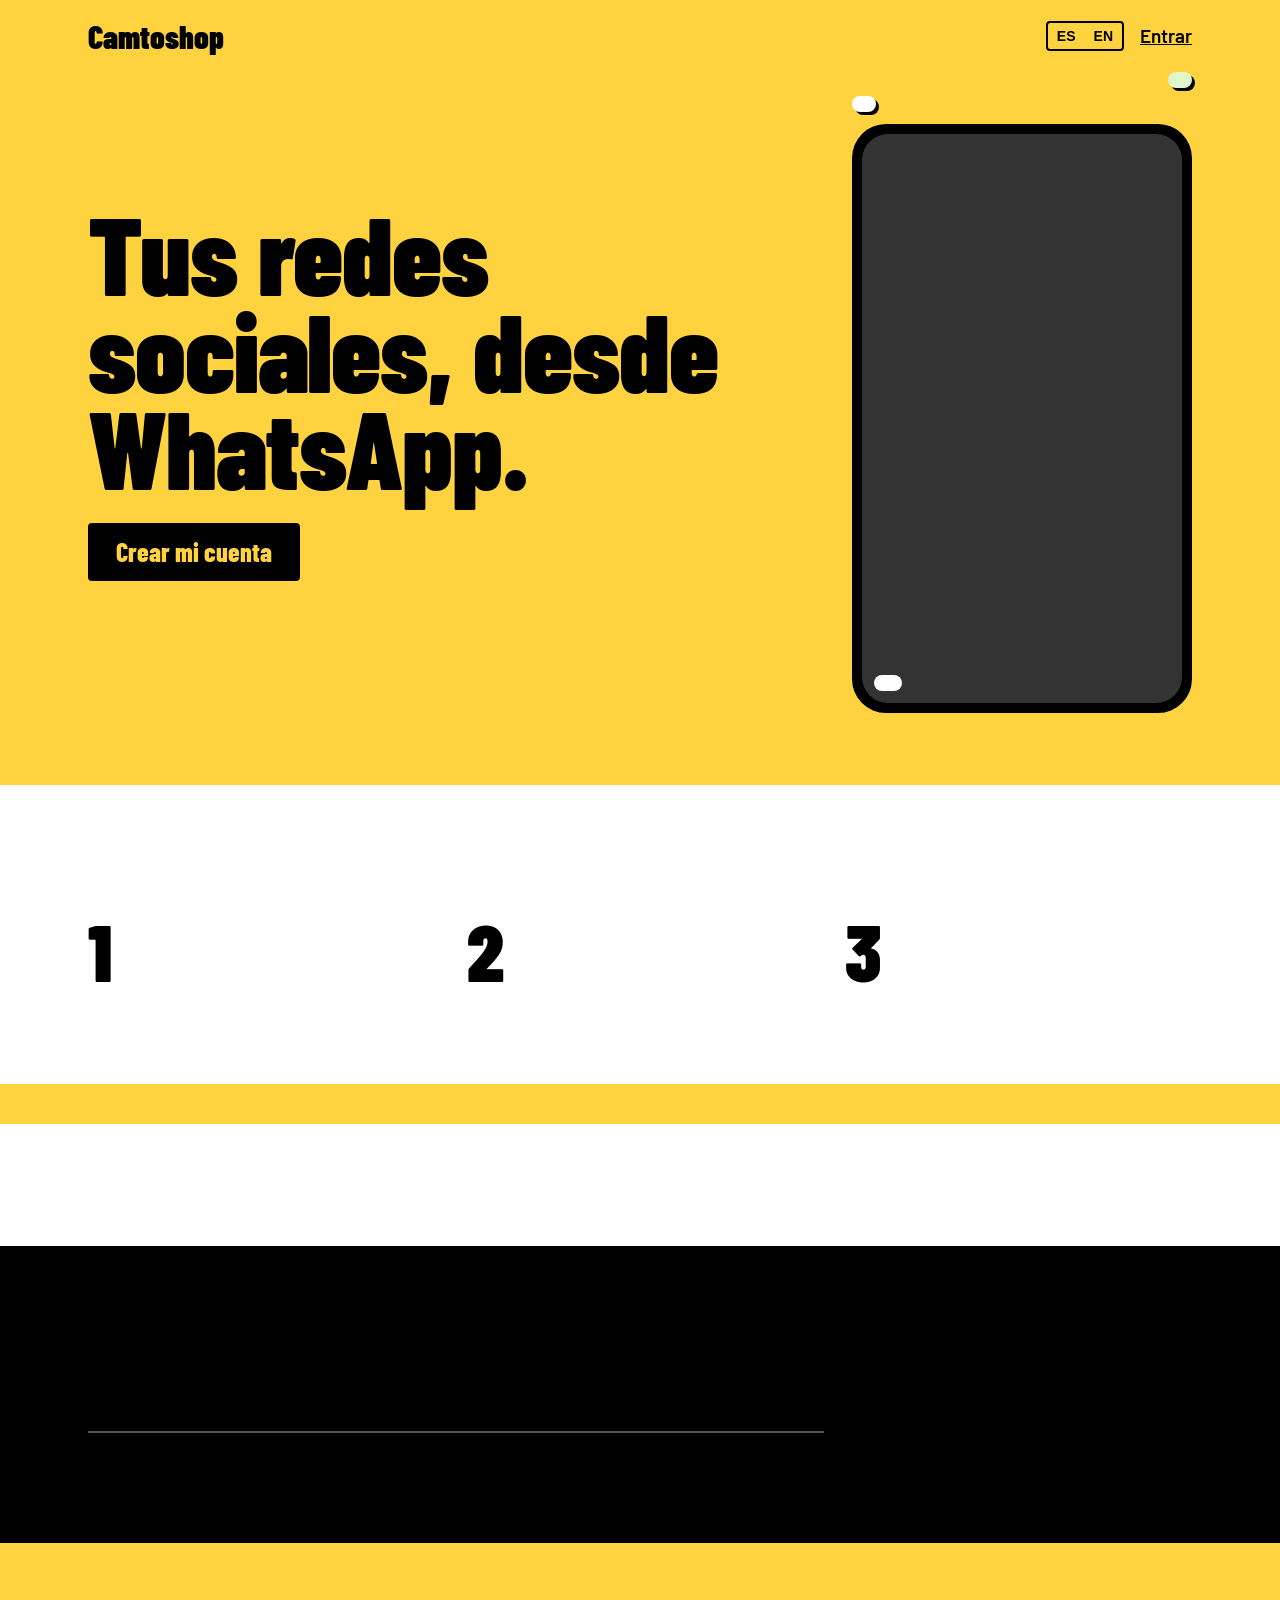
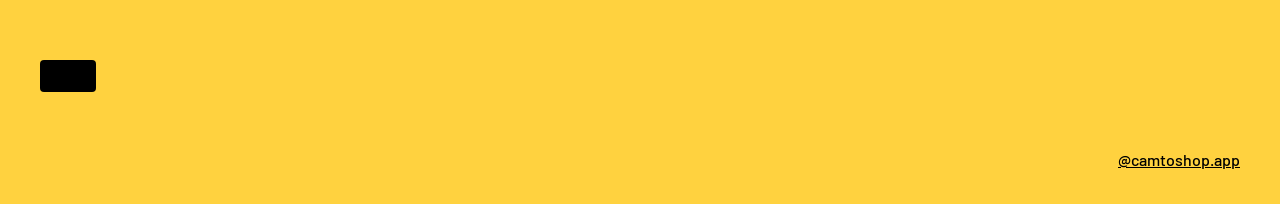
==== commit 71247909: "Enfocar Camtoshop en WhatsApp y cerrar hallazgos de auditoría Portada con el mensaje nuevo y aviso d" ====
--- a/camtoshop/web/estatico/inicio.html
+++ b/camtoshop/web/estatico/inicio.html
@@ -6,7 +6,7 @@
 <title>Camtoshop</title>
 <meta name="description" content="Manda la foto de tu producto por WhatsApp y recibe un Reel con tu marca, listo para publicar. Send a product photo on WhatsApp and get a Reel in your brand.">
 <meta property="og:title" content="Camtoshop">
-<meta property="og:description" content="Una foto. Un Reel. Tu marca. One photo. One Reel. Your brand.">
+<meta property="og:description" content="Tus redes sociales, desde WhatsApp. Your social media, from WhatsApp.">
 <link rel="icon" href="/estatico/favicon.png" type="image/png">
 <link rel="apple-touch-icon" href="/estatico/apple-touch-icon.png">
 <link rel="preconnect" href="https://fonts.googleapis.com">
@@ -93,7 +93,7 @@
   </header>
   <section class="portada">
     <div>
-      <h1 data-t="hero">Una foto. Un Reel. Tu marca.</h1>
+      <h1 data-t="hero">Tus redes sociales, desde WhatsApp.</h1>
       <p class="lema" data-t="hero_texto"></p>
       <p class="nota" data-t="hero_nota"></p>
       <a class="boton" href="/portal" data-t="crear_cuenta">Crear mi cuenta</a>
